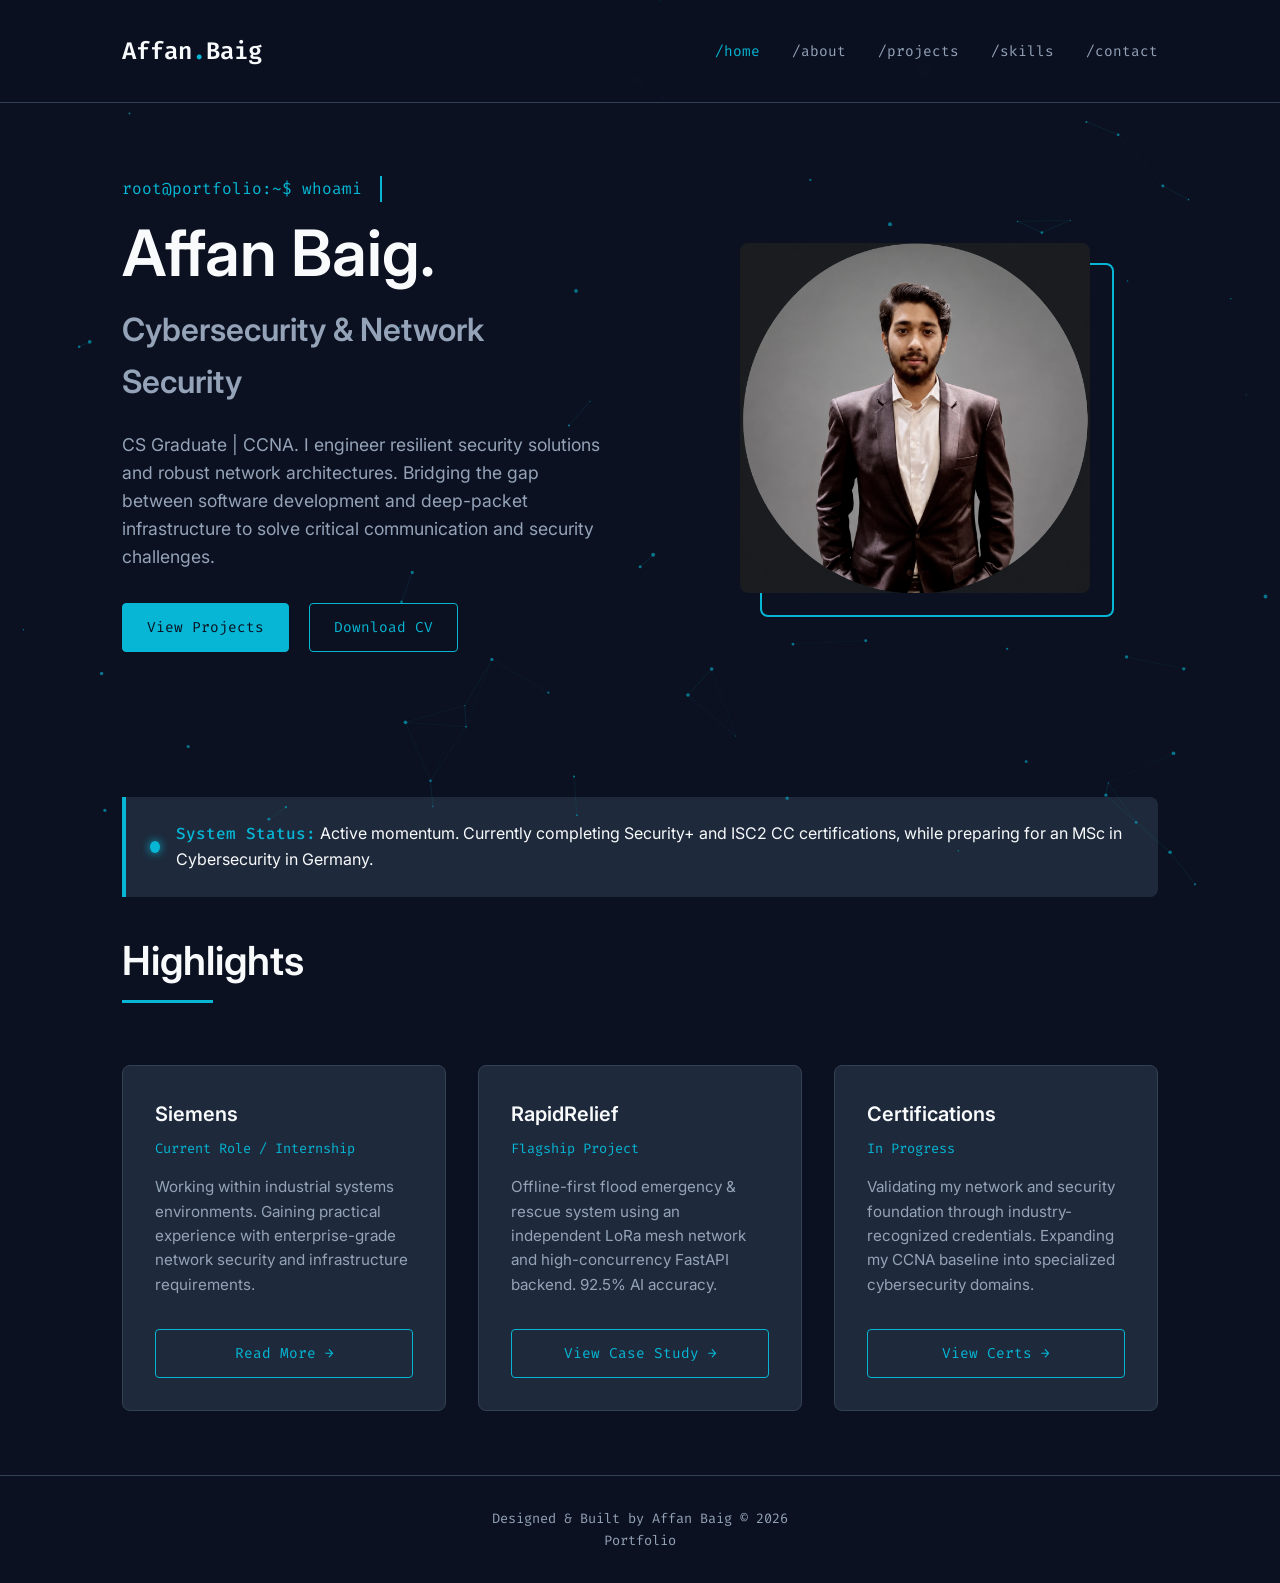
==== index.html @ 0101f04b "Initial commit of MY Portfolio website" ====
<!DOCTYPE html>
<html lang="en">
<head>
  <meta charset="UTF-8">
  <meta name="viewport" content="width=device-width, initial-scale=1.0">
  <meta name="description" content="Cybersecurity & Network Security Portfolio of Affan Baig">
  <title>Affan Baig</title>
  <link rel="stylesheet" href="css/style.css">
  <style>
    /* Hero Section Specific Styles */
    .hero {
      display: flex;
      align-items: center;
      gap: 4rem;
      min-height: 70vh;
      position: relative;
      z-index: 10;
    }
    
    #cyber-canvas {
      position: fixed;
      top: 0;
      left: 0;
      width: 100vw;
      height: 100vh;
      z-index: 0;
      pointer-events: none;
    }
    
    .hero-greeting {
      font-family: var(--font-mono);
      color: var(--accent-color);
      margin-bottom: 1rem;
      display: inline-block;
      overflow: hidden;
      white-space: nowrap;
      border-right: 2px solid var(--accent-color);
      width: 0;
      vertical-align: bottom;
      animation: typing 1.5s steps(24, end) forwards, blink-caret 0.75s step-end infinite;
      animation-delay: 0.2s;
    }
    
    @keyframes typing {
      from { width: 0 }
      to { width: 26ch }
    }

    @keyframes blink-caret {
      from, to { border-color: transparent }
      50% { border-color: var(--accent-color) }
    }
    
    .hero-title {
      font-size: 4rem;
      line-height: 1.1;
      margin-bottom: 1rem;
      color: var(--text-primary);
      position: relative;
      display: inline-block;
      cursor: crosshair;
    }

    .hero-title:hover {
      text-shadow: 2px 0px var(--accent-color), -2px 0px #ef4444;
      animation: glitch-shake 0.2s infinite;
    }

    @keyframes glitch-shake {
      0% { transform: translate(1px, 1px) }
      25% { transform: translate(-1px, 0px) }
      50% { transform: translate(0px, 1px) }
      75% { transform: translate(1px, -1px) }
      100% { transform: translate(0px, 0px) }
    }
    
    .hero-subtitle {
      font-size: 2rem;
      color: var(--text-secondary);
      margin-bottom: 1.5rem;
    }
    
    .hero-summary {
      color: var(--text-secondary);
      font-size: 1.1rem;
      max-width: 600px;
      margin-bottom: 2rem;
    }
    
    .hero-content {
      flex: 1 1 50%;
      max-width: 50%;
    }
    
    .hero-image {
      flex: 1 1 50%;
      max-width: 50%;
      display: flex;
      justify-content: center;
      position: relative;
    }
    
    .hero-image img {
      max-width: 350px;
      width: 100%;
      border-radius: 8px;
      position: relative;
      z-index: 2;
      filter: grayscale(20%);
      transition: var(--transition);
    }
    
    .hero-image img:hover {
      filter: grayscale(0%);
    }
    
    .hero-image::after {
      content: '';
      position: absolute;
      top: 20px;
      left: calc(50% - 155px);
      width: 350px;
      height: 100%;
      border: 2px solid var(--accent-color);
      border-radius: 8px;
      z-index: 1;
      transition: var(--transition);
    }
    
    .hero-image:hover::after {
      top: 10px;
      left: calc(50% - 165px);
    }

    /* Status Banner */
    .status-banner {
      background: var(--surface-color);
      border-left: 4px solid var(--accent-color);
      padding: 1.5rem;
      border-radius: 0 8px 8px 0;
      margin-top: 4rem;
      display: flex;
      align-items: center;
      gap: 1rem;
    }
    
    .status-indicator {
      width: 12px;
      height: 12px;
      background: var(--accent-color);
      border-radius: 50%;
      box-shadow: 0 0 10px var(--accent-color);
      animation: pulse 2s infinite;
    }
    
    @keyframes pulse {
      0% { box-shadow: 0 0 0 0 rgba(6, 182, 212, 0.7); }
      70% { box-shadow: 0 0 0 10px rgba(6, 182, 212, 0); }
      100% { box-shadow: 0 0 0 0 rgba(6, 182, 212, 0); }
    }

    @media (max-width: 900px) {
      .hero {
        flex-direction: column-reverse;
        text-align: center;
        padding-top: 2rem;
      }
      
      .hero-image::after {
        left: calc(50% - 165px);
      }
      
      .hero-summary {
        margin: 0 auto 2rem auto;
      }
    }
  </style>
</head>
<body>
  
  <canvas id="cyber-canvas"></canvas>

  <header>
    <div class="container nav-container">
      <nav>
        <div class="logo">Affan<span>.</span>Baig</div>
        <div class="nav-links">
          <a href="index.html" class="active">/home</a>
          <a href="about.html">/about</a>
          <a href="projects.html">/projects</a>
          <a href="skills.html">/skills</a>
          <a href="contact.html">/contact</a>
        </div>
      </nav>
    </div>
  </header>

  <main class="container">
    <section class="hero">
      <div class="hero-content">
        <span class="hero-greeting">root@portfolio:~$ whoami</span>
        <h1 class="hero-title">Affan Baig.</h1>
        <h2 class="hero-subtitle">Cybersecurity & Network Security</h2>
        <p class="hero-summary">
          CS Graduate | CCNA. I engineer resilient security solutions and robust network architectures. 
          Bridging the gap between software development and deep-packet infrastructure to solve critical communication and security challenges.
        </p>
        <div class="hero-actions">
          <a href="projects.html" class="btn btn-primary mb-1">View Projects</a>
          <a href="Images/Affan Baig CV.docx" download class="btn mb-1" style="margin-left: 1rem;">Download CV</a>
        </div>
      </div>
      <div class="hero-image">
        <img src="Images/Photo-Me.png" alt="Affan Baig">
      </div>
    </section>

    <div class="status-banner mb-4">
      <div class="status-indicator"></div>
      <div>
        <span class="mono-accent">System Status:</span> Active momentum. Currently completing Security+ and ISC2 CC certifications, while preparing for an MSc in Cybersecurity in Germany.
      </div>
    </div>

    <section class="highlights mt-4">
      <h2 class="section-title">Highlights</h2>
      <div class="card-grid">
        <div class="card">
          <h3 class="card-title">Siemens</h3>
          <p class="card-subtitle">Current Role / Internship</p>
          <p class="card-text">
            Working within industrial systems environments. Gaining practical experience with enterprise-grade network security and infrastructure requirements.
          </p>
          <a href="about.html" class="btn mt-4">Read More &rarr;</a>
        </div>
        
        <div class="card">
          <h3 class="card-title">RapidRelief</h3>
          <p class="card-subtitle">Flagship Project</p>
          <p class="card-text">
            Offline-first flood emergency & rescue system using an independent LoRa mesh network and high-concurrency FastAPI backend. 92.5% AI accuracy.
          </p>
          <a href="projects.html" class="btn mt-4">View Case Study &rarr;</a>
        </div>
        
        <div class="card">
          <h3 class="card-title">Certifications</h3>
          <p class="card-subtitle">In Progress</p>
          <p class="card-text">
            Validating my network and security foundation through industry-recognized credentials. Expanding my CCNA baseline into specialized cybersecurity domains.
          </p>
          <a href="skills.html" class="btn mt-4">View Certs &rarr;</a>
        </div>
      </div>
    </section>
  </main>

  <footer>
    <div class="container">
      <p>Designed & Built by Affan Baig &copy; 2026</p>
      <p>Portfolio</p>
    </div>
  </footer>

  <script>
    // Particle Network Background
    const canvas = document.getElementById('cyber-canvas');
    const ctx = canvas.getContext('2d');
    
    let width, height;
    let particles = [];
    
    // Track mouse position
    let mouse = { x: -1000, y: -1000 };
    window.addEventListener('mousemove', e => {
      mouse.x = e.clientX;
      mouse.y = e.clientY;
    });
    
    function init() {
      width = canvas.width = window.innerWidth;
      height = canvas.height = window.innerHeight;
      
      particles = [];
      const particleCount = Math.floor(width / 18); // density
      
      for(let i = 0; i < particleCount; i++) {
        particles.push({
          x: Math.random() * width,
          y: Math.random() * height,
          vx: (Math.random() - 0.5) * 0.8,
          vy: (Math.random() - 0.5) * 0.8,
          radius: Math.random() * 1.5 + 0.5
        });
      }
    }
    
    function draw() {
      ctx.clearRect(0, 0, width, height);
      
      // Update and draw particles
      particles.forEach(p => {
        p.x += p.vx;
        p.y += p.vy;
        
        // Bounce off edges
        if(p.x < 0 || p.x > width) p.vx *= -1;
        if(p.y < 0 || p.y > height) p.vy *= -1;
        
        ctx.beginPath();
        ctx.arc(p.x, p.y, p.radius, 0, Math.PI * 2);
        ctx.fillStyle = 'rgba(6, 182, 212, 0.6)';
        ctx.fill();
      });
      
      // Draw network connections
      for(let i = 0; i < particles.length; i++) {
        // Connect to other particles
        for(let j = i + 1; j < particles.length; j++) {
          const dx = particles[i].x - particles[j].x;
          const dy = particles[i].y - particles[j].y;
          const dist = Math.sqrt(dx*dx + dy*dy);
          
          if(dist < 100) {
            ctx.beginPath();
            ctx.strokeStyle = `rgba(6, 182, 212, ${0.2 - dist/500})`;
            ctx.lineWidth = 0.8;
            ctx.moveTo(particles[i].x, particles[i].y);
            ctx.lineTo(particles[j].x, particles[j].y);
            ctx.stroke();
          }
        }
        
        // Connect to mouse
        const dxm = particles[i].x - mouse.x;
        const dym = particles[i].y - mouse.y;
        const distm = Math.sqrt(dxm*dxm + dym*dym);
        
        if(distm < 150) {
          ctx.beginPath();
          ctx.strokeStyle = `rgba(6, 182, 212, ${0.5 - distm/300})`;
          ctx.lineWidth = 1.2;
          ctx.moveTo(particles[i].x, particles[i].y);
          ctx.lineTo(mouse.x, mouse.y);
          ctx.stroke();
        }
      }
      
      requestAnimationFrame(draw);
    }
    
    window.addEventListener('resize', init);
    init();
    draw();
  </script>
</body>
</html>
---- css/style.css ----
@import url('https://fonts.googleapis.com/css2?family=Fira+Code:wght@400;500;600&family=Inter:wght@300;400;500;600;700&display=swap');

:root {
  --bg-color: #0B1120;
  --surface-color: #1E293B;
  --surface-hover: #334155;
  --text-primary: #F8FAFC;
  --text-secondary: #94A3B8;
  --accent-color: #06B6D4;
  --accent-color-hover: #0891B2;
  --accent-color-glow: rgba(6, 182, 212, 0.2);
  --border-color: #334155;

  --font-mono: 'Fira Code', monospace;
  --font-sans: 'Inter', system-ui, sans-serif;

  --transition: all 0.2s ease-in-out;
}

* {
  box-sizing: border-box;
  margin: 0;
  padding: 0;
}

body {
  background-color: var(--bg-color);
  color: var(--text-primary);
  font-family: var(--font-sans);
  line-height: 1.6;
  -webkit-font-smoothing: antialiased;
}

h1, h2, h3, h4, h5, h6 {
  color: var(--text-primary);
  margin-bottom: 1rem;
  font-weight: 600;
}

h1.mono, h2.mono, h3.mono, .mono-accent {
  font-family: var(--font-mono);
  color: var(--accent-color);
  font-weight: 500;
}

a {
  color: var(--accent-color);
  text-decoration: none;
  transition: var(--transition);
}

a:hover {
  color: var(--accent-color-hover);
}

ul {
  list-style: none;
}

.container {
  max-width: 1100px;
  margin: 0 auto;
  padding: 0 2rem;
}

/* Header & Nav */
header {
  padding: 2rem 0;
  border-bottom: 1px solid var(--border-color);
  background: rgba(11, 17, 32, 0.8);
  backdrop-filter: blur(8px);
  position: sticky;
  top: 0;
  z-index: 100;
}

nav {
  display: flex;
  justify-content: space-between;
  align-items: center;
}

.logo {
  font-family: var(--font-mono);
  font-size: 1.5rem;
  font-weight: 600;
  color: var(--text-primary);
}

.logo span {
  color: var(--accent-color);
}

.nav-links {
  display: flex;
  gap: 2rem;
}

.nav-links a {
  color: var(--text-secondary);
  font-family: var(--font-mono);
  font-size: 0.9rem;
}

.nav-links a:hover,
.nav-links a.active {
  color: var(--accent-color);
}

/* Main Content */
main {
  padding: 4rem 0;
  min-height: calc(100vh - 200px);
}

.section-title {
  font-size: 2.5rem;
  margin-bottom: 2.5rem;
  position: relative;
  display: inline-block;
}

.section-title::after {
  content: '';
  position: absolute;
  bottom: -10px;
  left: 0;
  width: 50%;
  height: 3px;
  background-color: var(--accent-color);
}

/* Buttons */
.btn {
  display: inline-block;
  padding: 0.75rem 1.5rem;
  background-color: transparent;
  color: var(--accent-color);
  border: 1px solid var(--accent-color);
  border-radius: 4px;
  font-family: var(--font-mono);
  font-size: 0.9rem;
  cursor: pointer;
  transition: var(--transition);
  text-align: center;
}

.btn:hover {
  background-color: var(--accent-color-glow);
}

.btn-primary {
  background-color: var(--accent-color);
  color: var(--bg-color);
}

.btn-primary:hover {
  background-color: var(--accent-color-hover);
  color: var(--bg-color);
}

/* Cards */
.card-grid {
  display: grid;
  grid-template-columns: repeat(auto-fill, minmax(320px, 1fr));
  gap: 2rem;
  margin-top: 2rem;
}

.card {
  background-color: var(--surface-color);
  border: 1px solid var(--border-color);
  border-radius: 8px;
  padding: 2rem;
  transition: var(--transition);
  display: flex;
  flex-direction: column;
}

.card:hover {
  transform: translateY(-5px);
  border-color: var(--accent-color);
  box-shadow: 0 10px 30px -15px var(--accent-color-glow);
}

.card-title {
  font-size: 1.25rem;
  margin-bottom: 0.5rem;
  color: var(--text-primary);
}

.card-subtitle {
  font-family: var(--font-mono);
  color: var(--accent-color);
  font-size: 0.85rem;
  margin-bottom: 1rem;
}

.card-text {
  color: var(--text-secondary);
  flex-grow: 1;
  font-size: 0.95rem;
}

/* Footer */
footer {
  text-align: center;
  padding: 2rem 0;
  border-top: 1px solid var(--border-color);
  color: var(--text-secondary);
  font-family: var(--font-mono);
  font-size: 0.85rem;
  margin-top: 4rem;
}

/* Utilities */
.text-cyan { color: var(--accent-color); }
.text-slate { color: var(--text-secondary); }
.mb-1 { margin-bottom: 0.5rem; }
.mb-2 { margin-bottom: 1rem; }
.mb-3 { margin-bottom: 1.5rem; }
.mb-4 { margin-bottom: 2rem; }
.mt-4 { margin-top: 2rem; }

/* Responsive */
@media (max-width: 768px) {
  .nav-links {
    display: none; /* Add JS toggle for mobile menu later if needed */
  }
  
  .card-grid {
    grid-template-columns: 1fr;
  }
}
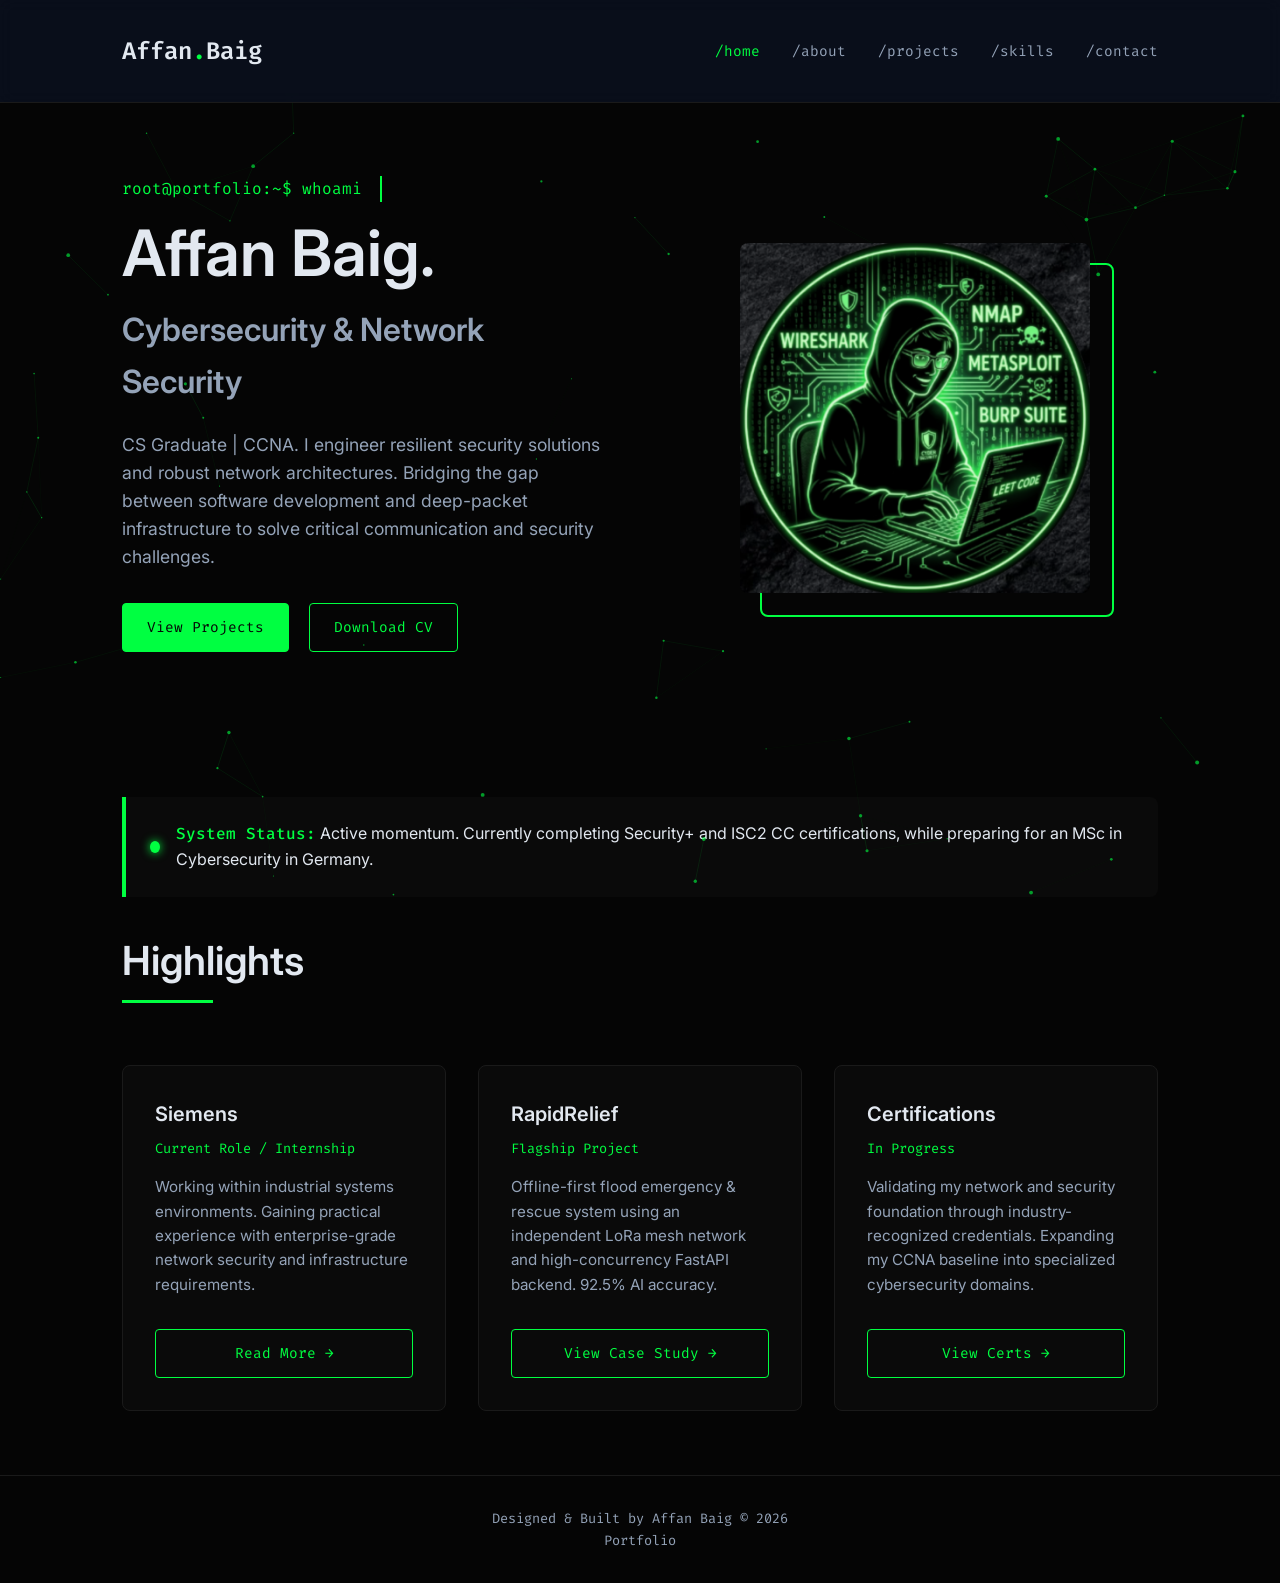
==== commit 4e1fde83: "Major Portfolio Update: Cybersecurity Theme, Dynamic Gallery, Secure Contact Form and much more..." ====
--- a/index.html
+++ b/index.html
@@ -154,9 +154,9 @@
     }
     
     @keyframes pulse {
-      0% { box-shadow: 0 0 0 0 rgba(6, 182, 212, 0.7); }
-      70% { box-shadow: 0 0 0 10px rgba(6, 182, 212, 0); }
-      100% { box-shadow: 0 0 0 0 rgba(6, 182, 212, 0); }
+      0% { box-shadow: 0 0 0 0 rgba(0, 255, 65, 0.7); }
+      70% { box-shadow: 0 0 0 10px rgba(0, 255, 65, 0); }
+      100% { box-shadow: 0 0 0 0 rgba(0, 255, 65, 0); }
     }
 
     @media (max-width: 900px) {
@@ -211,7 +211,7 @@
         </div>
       </div>
       <div class="hero-image">
-        <img src="Images/Photo-Me.png" alt="Affan Baig">
+        <img src="Images/neon-hacker-img.png" alt="Affan Baig (Cyber Avatar)">
       </div>
     </section>
 
@@ -309,7 +309,7 @@
         
         ctx.beginPath();
         ctx.arc(p.x, p.y, p.radius, 0, Math.PI * 2);
-        ctx.fillStyle = 'rgba(6, 182, 212, 0.6)';
+        ctx.fillStyle = 'rgba(0, 255, 65, 0.6)';
         ctx.fill();
       });
       
@@ -323,7 +323,7 @@
           
           if(dist < 100) {
             ctx.beginPath();
-            ctx.strokeStyle = `rgba(6, 182, 212, ${0.2 - dist/500})`;
+            ctx.strokeStyle = `rgba(0, 255, 65, ${0.2 - dist/500})`;
             ctx.lineWidth = 0.8;
             ctx.moveTo(particles[i].x, particles[i].y);
             ctx.lineTo(particles[j].x, particles[j].y);
@@ -338,7 +338,7 @@
         
         if(distm < 150) {
           ctx.beginPath();
-          ctx.strokeStyle = `rgba(6, 182, 212, ${0.5 - distm/300})`;
+          ctx.strokeStyle = `rgba(0, 255, 65, ${0.5 - distm/300})`;
           ctx.lineWidth = 1.2;
           ctx.moveTo(particles[i].x, particles[i].y);
           ctx.lineTo(mouse.x, mouse.y);
--- a/css/style.css
+++ b/css/style.css
@@ -1,15 +1,15 @@
 @import url('https://fonts.googleapis.com/css2?family=Fira+Code:wght@400;500;600&family=Inter:wght@300;400;500;600;700&display=swap');
 
 :root {
-  --bg-color: #0B1120;
-  --surface-color: #1E293B;
-  --surface-hover: #334155;
-  --text-primary: #F8FAFC;
+  --bg-color: #050505;
+  --surface-color: #0A0A0A;
+  --surface-hover: #111111;
+  --text-primary: #E2E8F0;
   --text-secondary: #94A3B8;
-  --accent-color: #06B6D4;
-  --accent-color-hover: #0891B2;
-  --accent-color-glow: rgba(6, 182, 212, 0.2);
-  --border-color: #334155;
+  --accent-color: #00FF41;
+  --accent-color-hover: #00D335;
+  --accent-color-glow: rgba(0, 255, 65, 0.2);
+  --border-color: #1A1A1A;
 
   --font-mono: 'Fira Code', monospace;
   --font-sans: 'Inter', system-ui, sans-serif;
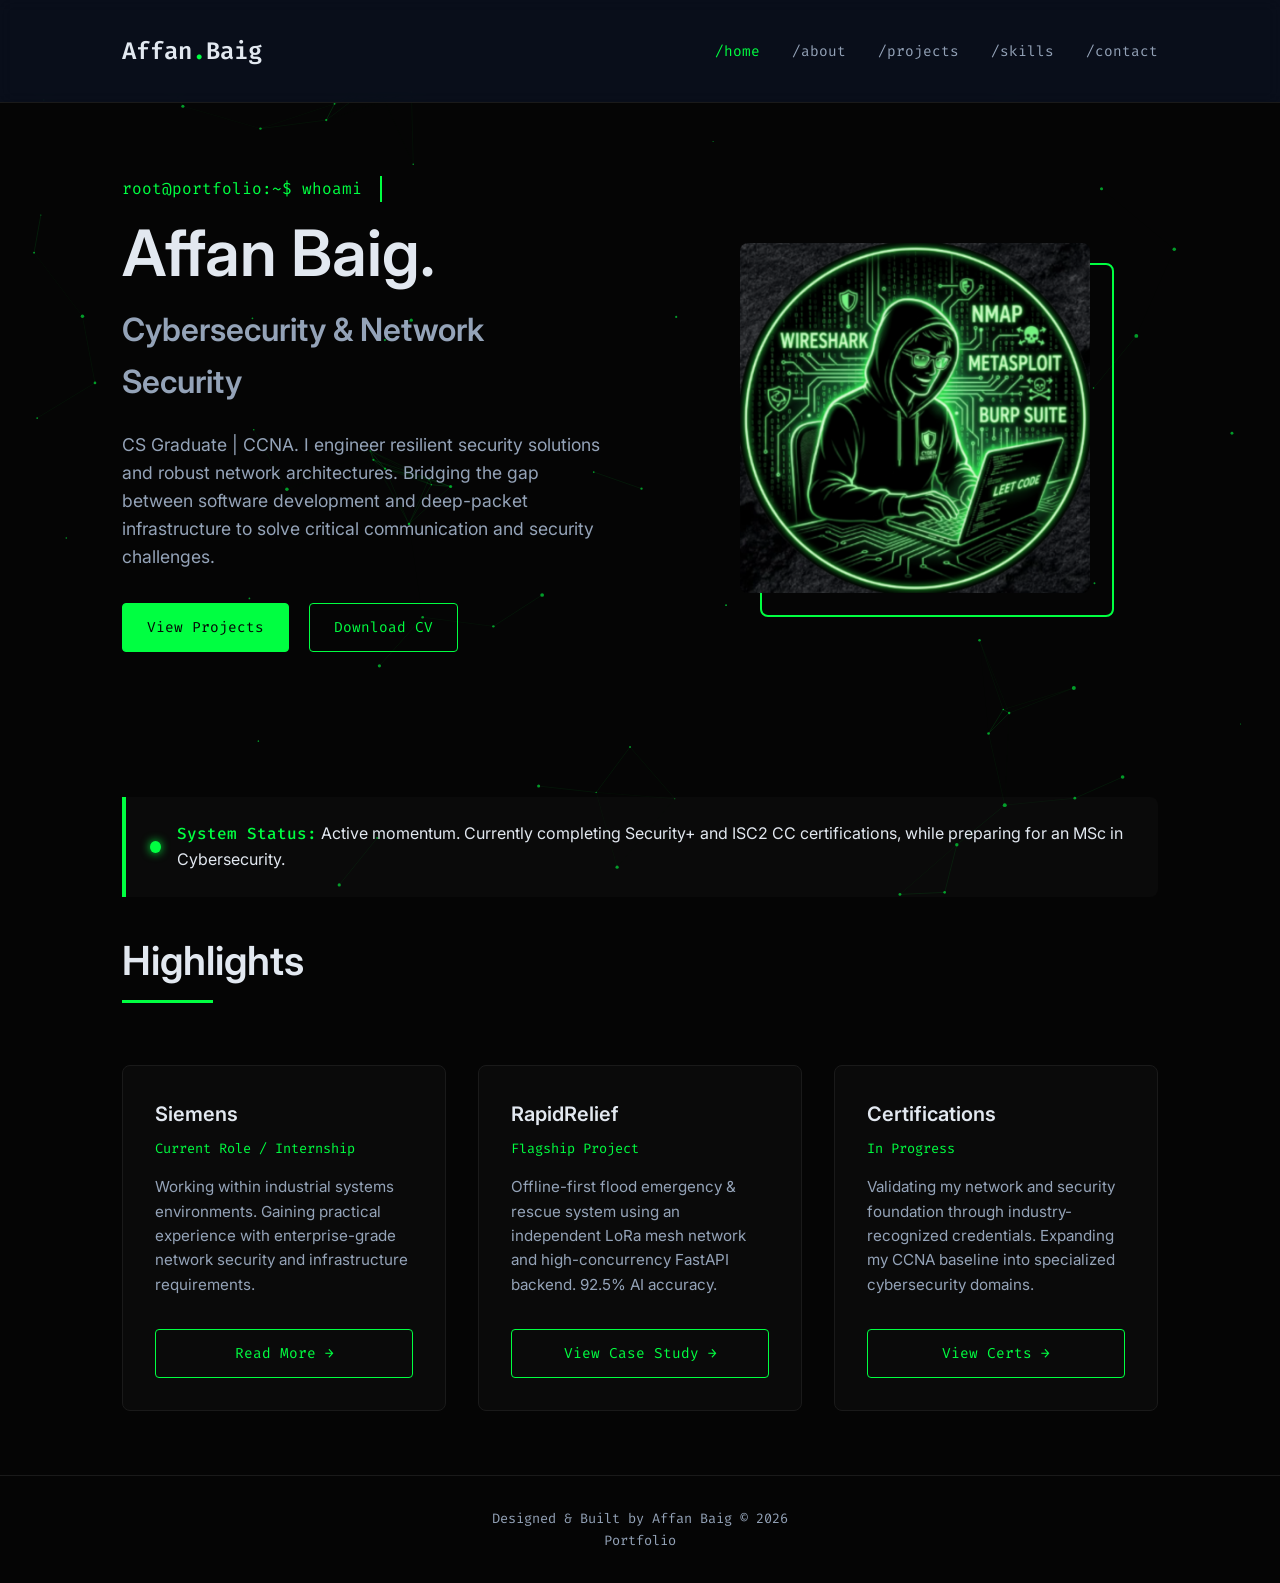
==== commit 7e4438bb: "Small Update" ====
--- a/index.html
+++ b/index.html
@@ -218,7 +218,7 @@
     <div class="status-banner mb-4">
       <div class="status-indicator"></div>
       <div>
-        <span class="mono-accent">System Status:</span> Active momentum. Currently completing Security+ and ISC2 CC certifications, while preparing for an MSc in Cybersecurity in Germany.
+        <span class="mono-accent">System Status:</span> Active momentum. Currently completing Security+ and ISC2 CC certifications, while preparing for an MSc in Cybersecurity.
       </div>
     </div>
 
